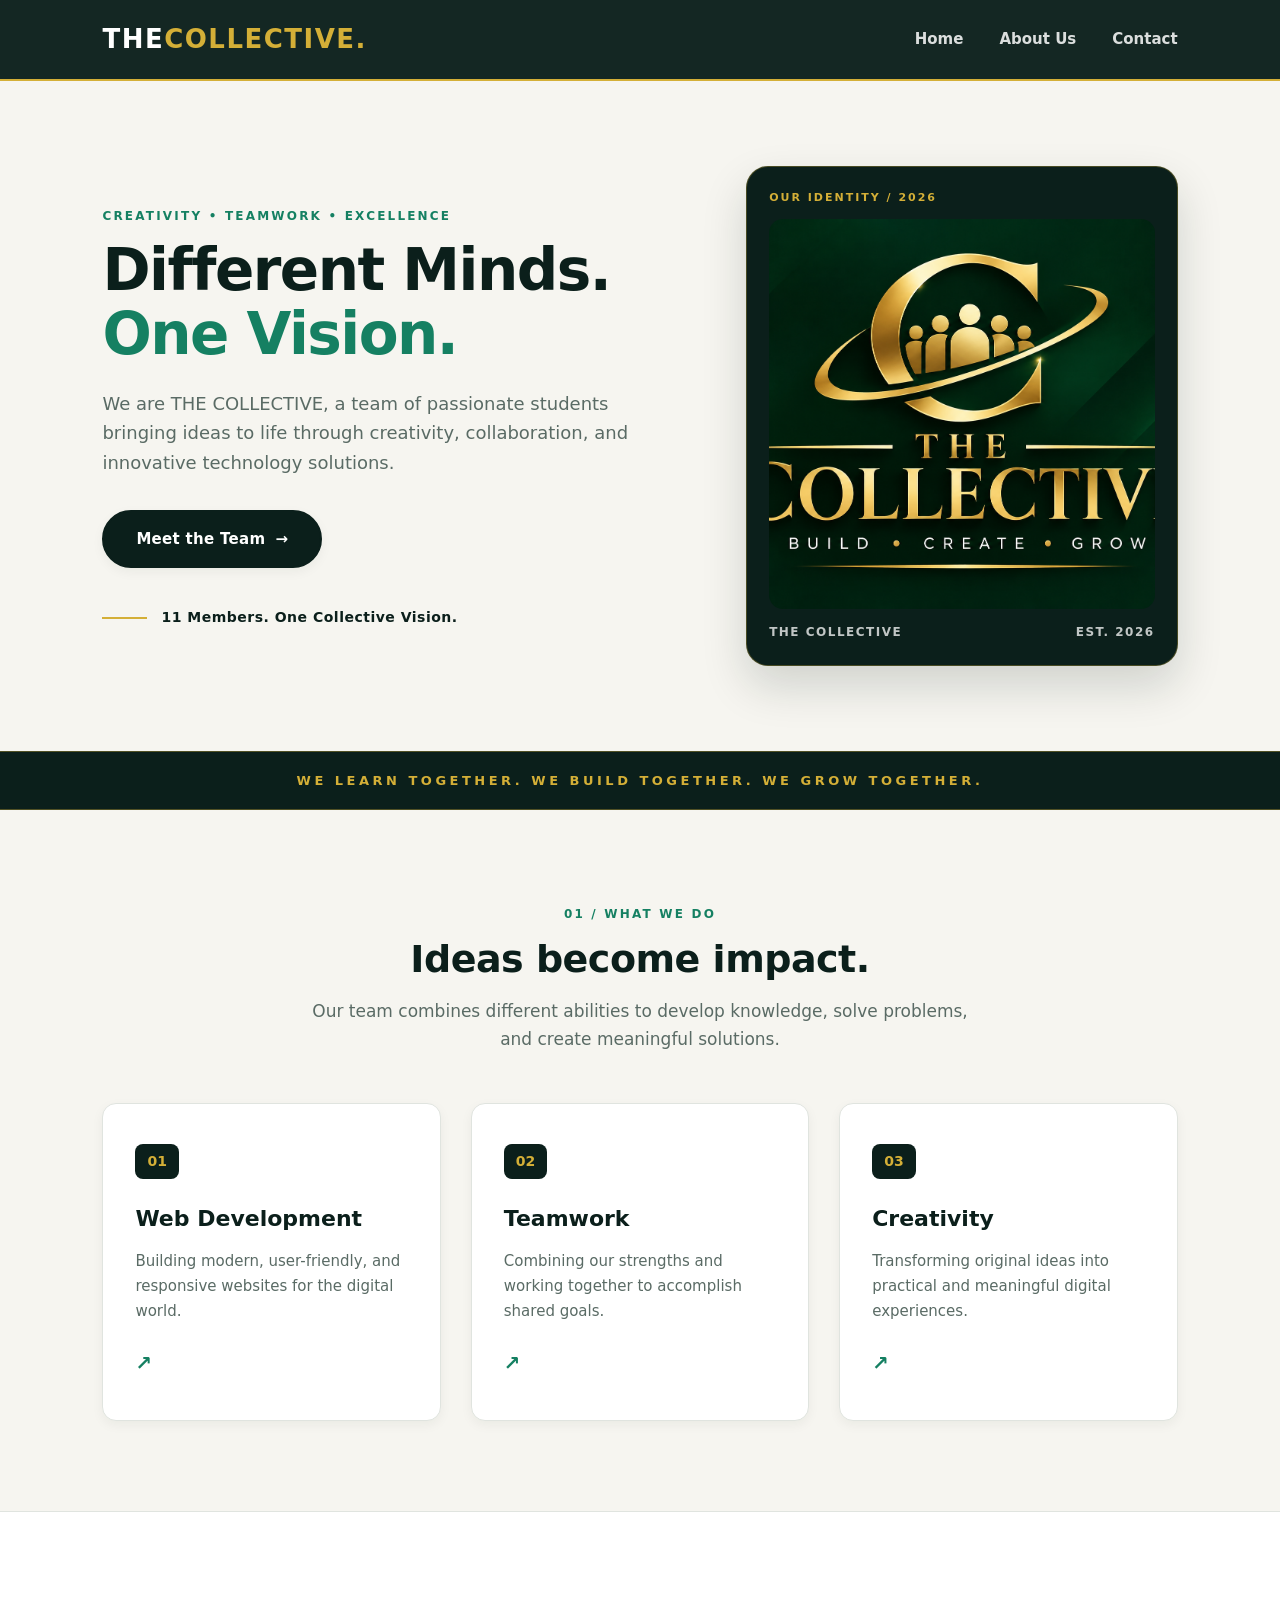
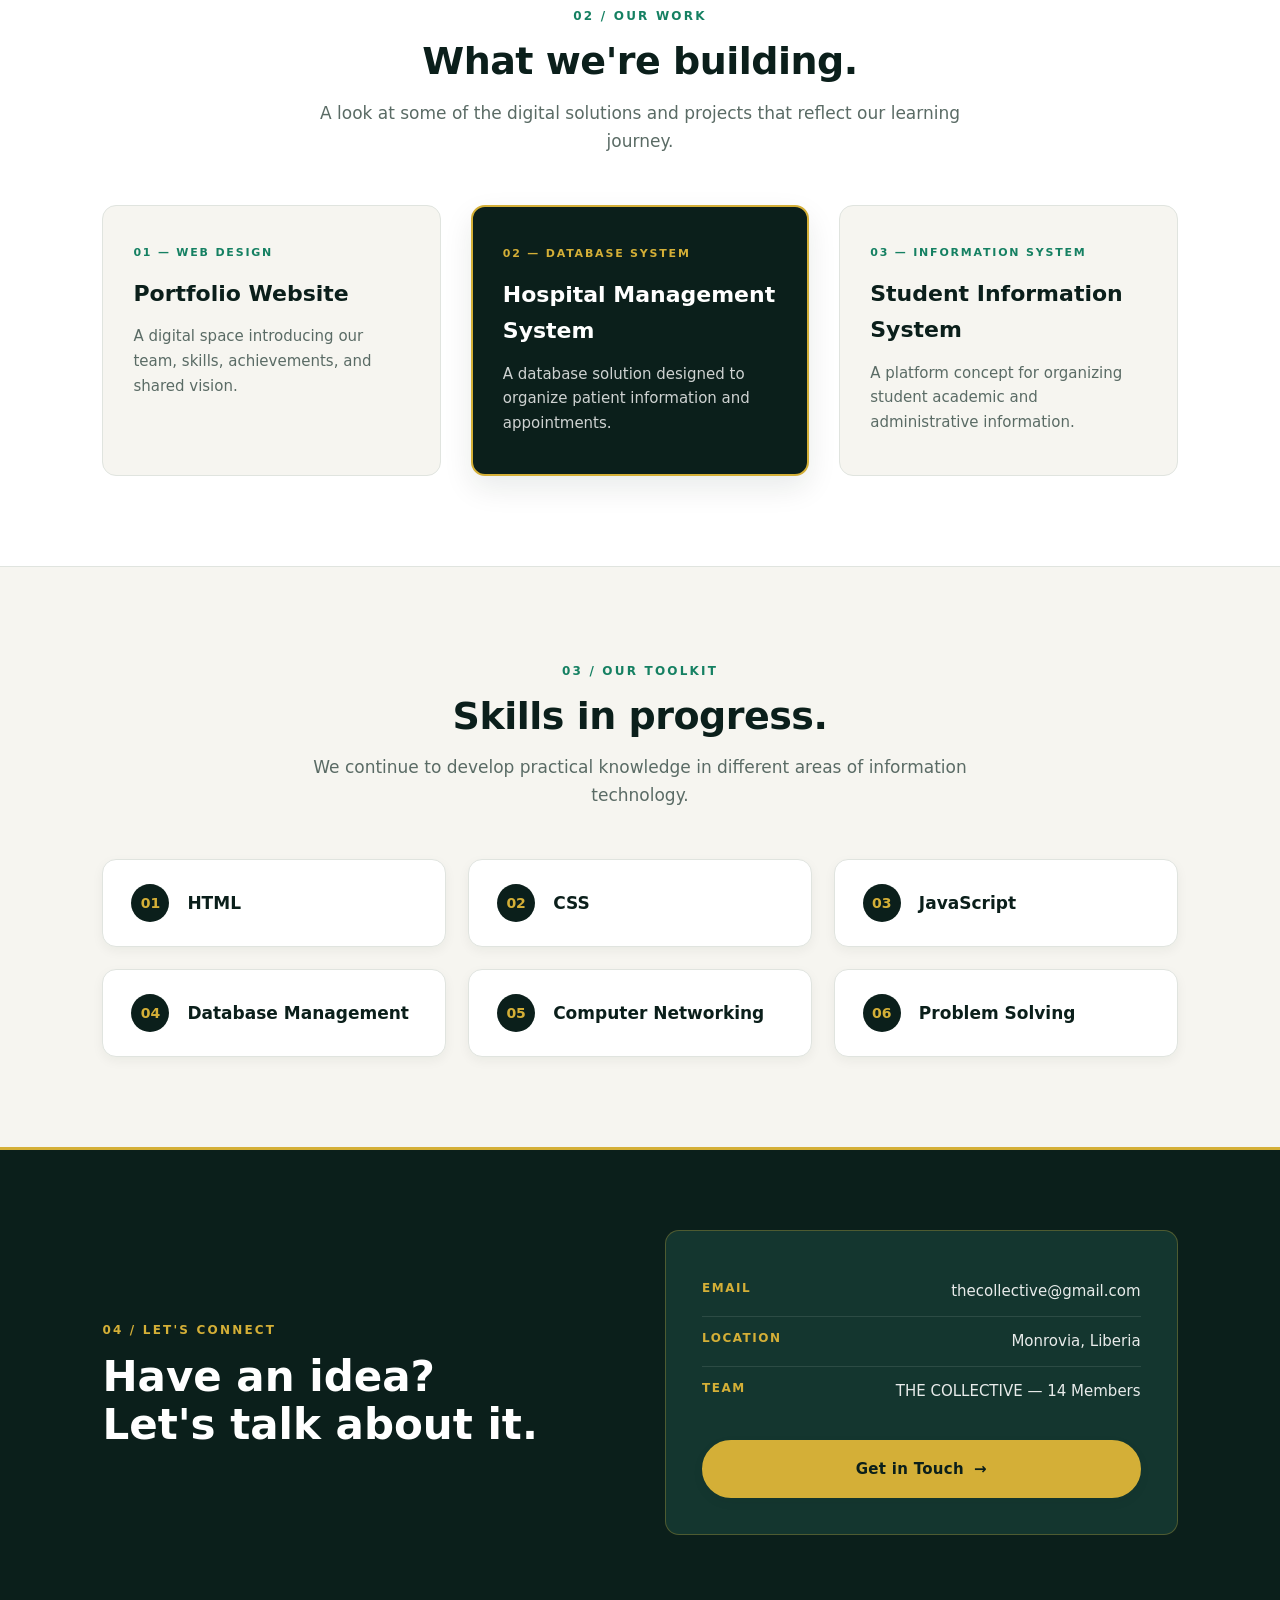
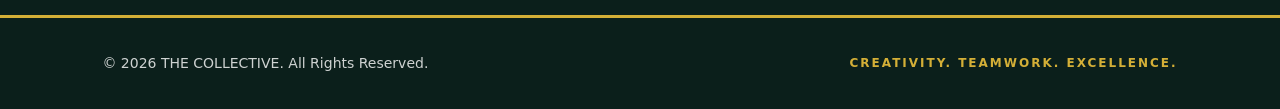
==== index.html @ 2a2bf1d1 "Add files via upload" ====
<!DOCTYPE html>
<html lang="en">
<head>
    <meta charset="UTF-8">
    <meta name="viewport" content="width=device-width, initial-scale=1.0">

    <title>THE COLLECTIVE | Group Portfolio</title>

    <link rel="stylesheet" href="css/style.css">
</head>

<body>

    <header>
        <nav class="navbar">
            <a href="index.html" class="logo">
                THE<span>COLLECTIVE.</span>
            </a>

            <ul class="nav-links">
                <li><a href="index.html">Home</a></li>
                <li><a href="about.html">About Us</a></li>
                <li><a href="contact.html">Contact</a></li>
            </ul>
        </nav>
    </header>

    <main>

        <section class="hero">
            <div class="hero-content">
                <span class="eyebrow">CREATIVITY • TEAMWORK • EXCELLENCE</span>

                <h1>
                    Different Minds.<br>
                    <span>One Vision.</span>
                </h1>

                <p>
                    We are THE COLLECTIVE, a team of passionate students
                    bringing ideas to life through creativity, collaboration,
                    and innovative technology solutions.
                </p>

                <a href="about.html" class="btn">
                    Meet the Team <span>→</span>
                </a>

                <div class="hero-note">
                    <span class="note-line"></span>
                    <p>11 Members. One Collective Vision.</p>
                </div>
            </div>

            <div class="hero-image">
                <div class="image-label">OUR IDENTITY / 2026</div>

                <img
                    src="Pictures/The Collective Gold Emblem.png"
                    alt="THE COLLECTIVE Gold Emblem"
                    id="groupPhoto"
                >

                <div class="image-caption">
                    <span>THE COLLECTIVE</span>
                    <span>EST. 2026</span>
                </div>
            </div>
        </section>

        <section class="intro-strip">
            <p>WE LEARN TOGETHER. WE BUILD TOGETHER. WE GROW TOGETHER.</p>
        </section>

        <section class="services">
            <div class="section-heading">
                <span class="eyebrow">01 / WHAT WE DO</span>
                <h2>Ideas become impact.</h2>
                <p>
                    Our team combines different abilities to develop
                    knowledge, solve problems, and create meaningful solutions.
                </p>
            </div>

            <div class="service-container">

                <div class="service-card">
                    <span class="card-number">01</span>
                    <h3>Web Development</h3>
                    <p>
                        Building modern, user-friendly, and responsive
                        websites for the digital world.
                    </p>
                    <span class="card-arrow">↗</span>
                </div>

                <div class="service-card">
                    <span class="card-number">02</span>
                    <h3>Teamwork</h3>
                    <p>
                        Combining our strengths and working together
                        to accomplish shared goals.
                    </p>
                    <span class="card-arrow">↗</span>
                </div>

                <div class="service-card">
                    <span class="card-number">03</span>
                    <h3>Creativity</h3>
                    <p>
                        Transforming original ideas into practical
                        and meaningful digital experiences.
                    </p>
                    <span class="card-arrow">↗</span>
                </div>

            </div>
        </section>

        <section class="projects">
            <div class="section-heading">
                <span class="eyebrow">02 / OUR WORK</span>
                <h2>What we're building.</h2>
                <p>
                    A look at some of the digital solutions and projects
                    that reflect our learning journey.
                </p>
            </div>

            <div class="project-container">

                <div class="project-card">
                    <span class="project-tag">01 — WEB DESIGN</span>
                    <h3>Portfolio Website</h3>
                    <p>
                        A digital space introducing our team, skills,
                        achievements, and shared vision.
                    </p>
                </div>

                <div class="project-card featured">
                    <span class="project-tag">02 — DATABASE SYSTEM</span>
                    <h3>Hospital Management System</h3>
                    <p>
                        A database solution designed to organize
                        patient information and appointments.
                    </p>
                </div>

                <div class="project-card">
                    <span class="project-tag">03 — INFORMATION SYSTEM</span>
                    <h3>Student Information System</h3>
                    <p>
                        A platform concept for organizing student
                        academic and administrative information.
                    </p>
                </div>

            </div>
        </section>

        <section class="skills">
            <div class="section-heading">
                <span class="eyebrow">03 / OUR TOOLKIT</span>
                <h2>Skills in progress.</h2>
                <p>
                    We continue to develop practical knowledge
                    in different areas of information technology.
                </p>
            </div>

            <div class="skills-container">
                <div class="skill"><span>01</span><h3>HTML</h3></div>
                <div class="skill"><span>02</span><h3>CSS</h3></div>
                <div class="skill"><span>03</span><h3>JavaScript</h3></div>
                <div class="skill"><span>04</span><h3>Database Management</h3></div>
                <div class="skill"><span>05</span><h3>Computer Networking</h3></div>
                <div class="skill"><span>06</span><h3>Problem Solving</h3></div>
            </div>
        </section>

        <section class="home-contact">
            <div>
                <span class="eyebrow">04 / LET'S CONNECT</span>
                <h2>Have an idea?<br>Let's talk about it.</h2>
            </div>

            <div class="contact-details">
                <p><strong>Email</strong> thecollective@gmail.com</p>
                <p><strong>Location</strong> Monrovia, Liberia</p>
                <p><strong>Team</strong> THE COLLECTIVE — 14 Members</p>

                <a href="contact.html" class="btn">
                    Get in Touch <span>→</span>
                </a>
            </div>
        </section>

    </main>

    <footer>
        <p>© 2026 THE COLLECTIVE. All Rights Reserved.</p>
        <p>CREATIVITY. TEAMWORK. EXCELLENCE.</p>
    </footer>

    <div id="groupModal" class="modal">
        <div class="modal-content">
            <span id="closeModal" class="close">&times;</span>

            <h2>Meet Our Group</h2>

            <p>
                We are THE COLLECTIVE, a team of passionate students
                united by creativity, teamwork, innovation, and excellence.
                Together, we learn, collaborate, and build meaningful
                technology solutions.
            </p>
        </div>
    </div>

    <script src="JavaScript/script.js"></script>

</body>
</html>
---- css/style.css ----
:root {
    --primary: #0B1F1B;
    --primary-light: #14362F;
    --secondary: #158062;
    --gold: #D4AF37;
    --gold-soft: #F3E5AB;
    --bg: #F6F5F0;
    --surface: #FFFFFF;
    --text: #182622;
    --muted: #5A6B65;
    --border: #E0E4DF;
    --shadow-sm: 0 4px 12px rgba(11, 31, 27, 0.05);
    --shadow-md: 0 12px 30px rgba(11, 31, 27, 0.09);
    --shadow-lg: 0 20px 45px rgba(11, 31, 27, 0.16);
    --radius-sm: 8px;
    --radius-md: 14px;
    --radius-lg: 22px;
}

* {
    margin: 0;
    padding: 0;
    box-sizing: border-box;
}

html {
    scroll-behavior: smooth;
}

body {
    font-family: "Inter", "Segoe UI", system-ui, -apple-system, sans-serif;
    background-color: var(--bg);
    color: var(--text);
    line-height: 1.65;
    overflow-x: hidden;
}

.eyebrow {
    display: inline-block;
    font-size: 12px;
    font-weight: 800;
    letter-spacing: 2.2px;
    text-transform: uppercase;
    color: var(--secondary);
    margin-bottom: 12px;
}

.section-heading {
    max-width: 680px;
    margin: 0 auto 50px;
    text-align: center;
}

.section-heading h2 {
    font-size: 38px;
    font-weight: 800;
    color: var(--primary);
    line-height: 1.2;
    letter-spacing: -0.5px;
    margin-bottom: 14px;
}

.section-heading p {
    font-size: 17px;
    color: var(--muted);
}

.btn {
    display: inline-flex;
    align-items: center;
    justify-content: center;
    gap: 10px;
    background: var(--primary);
    color: var(--surface);
    padding: 15px 32px;
    font-size: 15px;
    font-weight: 700;
    letter-spacing: 0.3px;
    text-decoration: none;
    border: 2px solid var(--primary);
    border-radius: 50px;
    cursor: pointer;
    box-shadow: var(--shadow-sm);
    transition: all 0.3s cubic-bezier(0.25, 0.8, 0.25, 1);
}

.btn span {
    transition: transform 0.3s ease;
}

.btn:hover {
    background: var(--secondary);
    border-color: var(--secondary);
    transform: translateY(-3px);
    box-shadow: var(--shadow-md);
}

.btn:hover span {
    transform: translateX(4px);
}

header {
    position: sticky;
    top: 0;
    z-index: 900;
    background: rgba(11, 31, 27, 0.96);
    backdrop-filter: blur(10px);
    padding: 18px 8%;
    border-bottom: 2px solid var(--gold);
}

.navbar {
    display: flex;
    justify-content: space-between;
    align-items: center;
    max-width: 1320px;
    margin: 0 auto;
}

.logo {
    color: var(--surface);
    font-size: 26px;
    font-weight: 900;
    letter-spacing: 1.5px;
    text-decoration: none;
}

.logo span {
    color: var(--gold);
}

.nav-links {
    display: flex;
    align-items: center;
    list-style: none;
    gap: 36px;
}

.nav-links a {
    position: relative;
    text-decoration: none;
    color: rgba(255, 255, 255, 0.85);
    font-size: 15px;
    font-weight: 600;
    padding: 6px 0;
    transition: color 0.3s ease;
}

.nav-links a::after {
    content: "";
    position: absolute;
    bottom: 0;
    left: 0;
    width: 0;
    height: 2px;
    background: var(--gold);
    transition: width 0.3s ease;
}

.nav-links a:hover,
.nav-links a.active {
    color: var(--gold);
}

.nav-links a:hover::after,
.nav-links a.active::after {
    width: 100%;
}

.hero {
    padding: 85px 8%;
    display: grid;
    grid-template-columns: 1.15fr 0.85fr;
    align-items: center;
    gap: 60px;
    max-width: 1440px;
    margin: 0 auto;
}

.hero-content h1 {
    font-size: 58px;
    font-weight: 900;
    line-height: 1.1;
    color: var(--primary);
    letter-spacing: -1.5px;
    margin-bottom: 22px;
}

.hero-content h1 span {
    color: var(--secondary);
}

.hero-content > p {
    font-size: 18px;
    color: var(--muted);
    max-width: 540px;
    margin-bottom: 32px;
}

.hero-note {
    display: flex;
    align-items: center;
    gap: 14px;
    margin-top: 38px;
}

.note-line {
    width: 45px;
    height: 2px;
    background: var(--gold);
}

.hero-note p {
    font-size: 14px;
    font-weight: 700;
    color: var(--primary);
    letter-spacing: 0.5px;
}

.hero-image {
    position: relative;
    background: var(--primary);
    padding: 22px;
    border-radius: var(--radius-lg);
    box-shadow: var(--shadow-lg);
    border: 1px solid rgba(212, 175, 55, 0.3);
}

.image-label {
    font-size: 11px;
    font-weight: 800;
    letter-spacing: 2px;
    color: var(--gold);
    margin-bottom: 12px;
}

.hero-image img {
    width: 100%;
    height: 390px;
    object-fit: cover;
    border-radius: var(--radius-md);
    display: block;
    cursor: pointer;
    transition: transform 0.45s ease, filter 0.3s ease;
}

.hero-image img:hover {
    transform: scale(1.02);
    filter: brightness(1.06);
}

.image-caption {
    display: flex;
    justify-content: space-between;
    margin-top: 14px;
    font-size: 12px;
    font-weight: 700;
    letter-spacing: 1.5px;
    color: rgba(255, 255, 255, 0.75);
}

.intro-strip {
    background: var(--primary);
    color: var(--gold);
    text-align: center;
    padding: 18px 5%;
    border-top: 1px solid rgba(212, 175, 55, 0.35);
    border-bottom: 1px solid rgba(212, 175, 55, 0.35);
}

.intro-strip p {
    font-size: 13px;
    font-weight: 800;
    letter-spacing: 3.5px;
}

.services {
    padding: 90px 8%;
    max-width: 1440px;
    margin: 0 auto;
}

.service-container {
    display: grid;
    grid-template-columns: repeat(3, 1fr);
    gap: 30px;
}

.service-card {
    position: relative;
    background: var(--surface);
    padding: 40px 32px;
    border-radius: var(--radius-md);
    border: 1px solid var(--border);
    box-shadow: var(--shadow-sm);
    transition: all 0.35s ease;
}

.service-card:hover {
    transform: translateY(-8px);
    border-color: var(--gold);
    box-shadow: var(--shadow-md);
}

.card-number {
    display: inline-block;
    font-size: 14px;
    font-weight: 900;
    color: var(--gold);
    background: var(--primary);
    padding: 6px 12px;
    border-radius: var(--radius-sm);
    margin-bottom: 22px;
}

.service-card h3 {
    font-size: 22px;
    font-weight: 800;
    color: var(--primary);
    margin-bottom: 12px;
}

.service-card p {
    color: var(--muted);
    font-size: 15px;
    margin-bottom: 24px;
}

.card-arrow {
    font-size: 20px;
    font-weight: 700;
    color: var(--secondary);
    transition: transform 0.3s ease;
    display: inline-block;
}

.service-card:hover .card-arrow {
    transform: translate(4px, -4px);
    color: var(--gold);
}

.projects {
    padding: 90px 8%;
    background: var(--surface);
    border-top: 1px solid var(--border);
    border-bottom: 1px solid var(--border);
}

.project-container {
    display: grid;
    grid-template-columns: repeat(3, 1fr);
    gap: 30px;
    max-width: 1320px;
    margin: 0 auto;
}

.project-card {
    background: var(--bg);
    padding: 38px 30px;
    border-radius: var(--radius-md);
    border: 1px solid var(--border);
    transition: all 0.35s ease;
}

.project-card:hover {
    transform: translateY(-6px);
    box-shadow: var(--shadow-md);
}

.project-card.featured {
    background: var(--primary);
    color: var(--surface);
    border: 2px solid var(--gold);
    box-shadow: var(--shadow-md);
}

.project-tag {
    display: block;
    font-size: 11px;
    font-weight: 800;
    letter-spacing: 1.8px;
    color: var(--secondary);
    margin-bottom: 14px;
}

.project-card.featured .project-tag {
    color: var(--gold);
}

.project-card h3 {
    font-size: 22px;
    font-weight: 800;
    color: var(--primary);
    margin-bottom: 12px;
}

.project-card.featured h3 {
    color: var(--surface);
}

.project-card p {
    font-size: 15px;
    color: var(--muted);
}

.project-card.featured p {
    color: rgba(255, 255, 255, 0.8);
}

.skills {
    padding: 90px 8%;
    max-width: 1440px;
    margin: 0 auto;
}

.skills-container {
    display: grid;
    grid-template-columns: repeat(3, 1fr);
    gap: 22px;
}

.skill {
    display: flex;
    align-items: center;
    gap: 18px;
    background: var(--surface);
    padding: 24px 28px;
    border-radius: var(--radius-md);
    border: 1px solid var(--border);
    box-shadow: var(--shadow-sm);
    transition: all 0.3s ease;
}

.skill span {
    font-size: 14px;
    font-weight: 900;
    color: var(--gold);
    background: var(--primary);
    width: 38px;
    height: 38px;
    display: flex;
    align-items: center;
    justify-content: center;
    border-radius: 50%;
    flex-shrink: 0;
}

.skill h3 {
    font-size: 17px;
    font-weight: 700;
    color: var(--primary);
}

.skill:hover {
    background: var(--primary);
    border-color: var(--gold);
    transform: translateY(-4px);
}

.skill:hover span {
    background: var(--gold);
    color: var(--primary);
}

.skill:hover h3 {
    color: var(--surface);
}

.home-contact {
    background: var(--primary);
    color: var(--surface);
    padding: 80px 8%;
    display: grid;
    grid-template-columns: 1fr 1fr;
    align-items: center;
    gap: 50px;
    border-top: 3px solid var(--gold);
}

.home-contact .eyebrow {
    color: var(--gold);
}

.home-contact h2 {
    font-size: 42px;
    font-weight: 900;
    line-height: 1.15;
    color: var(--surface);
}

.contact-details {
    background: var(--primary-light);
    padding: 36px;
    border-radius: var(--radius-md);
    border: 1px solid rgba(212, 175, 55, 0.3);
}

.contact-details p {
    display: flex;
    justify-content: space-between;
    padding: 12px 0;
    border-bottom: 1px solid rgba(255, 255, 255, 0.1);
    font-size: 15px;
    color: rgba(255, 255, 255, 0.9);
}

.contact-details p:last-of-type {
    border-bottom: none;
    margin-bottom: 24px;
}

.contact-details strong {
    color: var(--gold);
    text-transform: uppercase;
    font-size: 12px;
    letter-spacing: 1.5px;
}

.contact-details .btn {
    background: var(--gold);
    color: var(--primary);
    border-color: var(--gold);
    width: 100%;
}

.contact-details .btn:hover {
    background: var(--surface);
    border-color: var(--surface);
}

.about-hero {
    padding: 80px 8%;
    display: grid;
    grid-template-columns: 1.3fr 0.7fr;
    align-items: center;
    gap: 50px;
    max-width: 1440px;
    margin: 0 auto;
    border-bottom: 1px solid var(--border);
}

.about-hero-content h1 {
    font-size: 50px;
    font-weight: 900;
    line-height: 1.12;
    color: var(--primary);
    margin-bottom: 20px;
}

.about-hero-content h1 span {
    color: var(--secondary);
}

.about-hero-content p {
    font-size: 18px;
    color: var(--muted);
    max-width: 600px;
}

.about-highlight {
    background: var(--primary);
    color: var(--surface);
    padding: 45px 35px;
    border-radius: var(--radius-lg);
    text-align: center;
    border-bottom: 5px solid var(--gold);
    box-shadow: var(--shadow-lg);
}

.highlight-number {
    display: block;
    font-size: 72px;
    font-weight: 900;
    line-height: 1;
    color: var(--gold);
    margin-bottom: 10px;
}

.highlight-label {
    display: block;
    font-size: 13px;
    font-weight: 800;
    letter-spacing: 2.5px;
    margin-bottom: 12px;
}

.about-highlight p {
    font-size: 14px;
    color: rgba(255, 255, 255, 0.75);
}

.members {
    padding: 85px 8%;
    max-width: 1440px;
    margin: 0 auto;
}

.member-container {
    display: grid;
    grid-template-columns: repeat(3, 1fr);
    gap: 32px;
}

.member-card {
    background: var(--surface);
    border-radius: var(--radius-md);
    border: 1px solid var(--border);
    overflow: hidden;
    box-shadow: var(--shadow-sm);
    transition: all 0.35s ease;
    display: flex;
    flex-direction: column;
}

.member-card:hover {
    transform: translateY(-8px);
    box-shadow: var(--shadow-md);
    border-color: var(--gold);
}

.member-image {
    position: relative;
    height: 270px;
    background: var(--primary);
    overflow: hidden;
}

.member-image img {
    width: 100%;
    height: 100%;
    object-fit: cover;
    object-position: top center;
    transition: transform 0.5s ease;
}

.member-card:hover .member-image img {
    transform: scale(1.06);
}

.member-number {
    position: absolute;
    top: 14px;
    right: 14px;
    background: rgba(11, 31, 27, 0.88);
    color: var(--gold);
    font-size: 13px;
    font-weight: 900;
    padding: 6px 12px;
    border-radius: 50px;
    border: 1px solid var(--gold);
}

.member-info {
    padding: 26px;
    flex-grow: 1;
    display: flex;
    flex-direction: column;
}

.member-role {
    font-size: 11px;
    font-weight: 800;
    letter-spacing: 1.8px;
    color: var(--secondary);
    margin-bottom: 6px;
}

.member-info h3 {
    font-size: 21px;
    font-weight: 800;
    color: var(--primary);
    margin-bottom: 4px;
}

.member-info h4 {
    font-size: 13px;
    font-weight: 700;
    color: var(--gold);
    background: var(--primary);
    display: inline-block;
    align-self: flex-start;
    padding: 2px 10px;
    border-radius: 4px;
    margin-bottom: 8px;
}

.member-position {
    font-size: 15px;
    font-weight: 600;
    color: var(--muted);
    margin-bottom: 18px;
}

.profile-toggle {
    align-self: flex-start;
    margin-top: auto;
    padding: 10px 20px;
    background: var(--bg);
    color: var(--primary);
    border: 1px solid var(--border);
    border-radius: 50px;
    font-size: 13px;
    font-weight: 700;
    cursor: pointer;
    transition: all 0.25s ease;
}

.profile-toggle:hover {
    background: var(--primary);
    color: var(--gold);
    border-color: var(--primary);
}

.member-details {
    display: none;
    margin-top: 18px;
    padding-top: 16px;
    border-top: 1px dashed var(--border);
}

.member-details.show {
    display: block;
    animation: slideFade 0.3s ease forwards;
}

.member-details p {
    font-size: 14px;
    color: var(--muted);
    margin-bottom: 10px;
}

.member-details p:last-child {
    margin-bottom: 0;
    color: var(--text);
}

.about-ending {
    background: var(--primary);
    color: var(--surface);
    text-align: center;
    padding: 80px 8%;
    border-top: 3px solid var(--gold);
}

.about-ending .eyebrow {
    color: var(--gold);
}

.about-ending h2 {
    font-size: 40px;
    font-weight: 900;
    margin-bottom: 14px;
}

.about-ending p {
    font-size: 17px;
    color: rgba(255, 255, 255, 0.8);
    max-width: 560px;
    margin: 0 auto 30px;
}

.about-ending .btn {
    background: var(--gold);
    color: var(--primary);
    border-color: var(--gold);
}

.about-ending .btn:hover {
    background: var(--surface);
    border-color: var(--surface);
}

.contact-hero {
    padding: 80px 8%;
    display: grid;
    grid-template-columns: 0.9fr 1.1fr;
    gap: 60px;
    max-width: 1440px;
    margin: 0 auto;
    align-items: start;
}

.contact-intro h1 {
    font-size: 50px;
    font-weight: 900;
    line-height: 1.12;
    color: var(--primary);
    margin-bottom: 20px;
}

.contact-intro h1 span {
    color: var(--secondary);
}

.contact-intro > p {
    font-size: 17px;
    color: var(--muted);
    margin-bottom: 40px;
}

.contact-mini-info {
    display: grid;
    gap: 20px;
}

.contact-mini-info > div {
    background: var(--surface);
    padding: 22px 26px;
    border-radius: var(--radius-md);
    border-left: 4px solid var(--gold);
    box-shadow: var(--shadow-sm);
}

.info-label {
    display: block;
    font-size: 11px;
    font-weight: 800;
    letter-spacing: 2px;
    color: var(--secondary);
    margin-bottom: 4px;
}

.contact-mini-info p {
    font-size: 16px;
    font-weight: 700;
    color: var(--primary);
}

.contact-form-area {
    background: var(--surface);
    padding: 45px;
    border-radius: var(--radius-lg);
    border: 1px solid var(--border);
    border-top: 5px solid var(--primary);
    box-shadow: var(--shadow-md);
}

.form-heading {
    margin-bottom: 30px;
}

.form-heading h2 {
    font-size: 30px;
    font-weight: 800;
    color: var(--primary);
    margin-bottom: 6px;
}

.form-heading p {
    font-size: 15px;
    color: var(--muted);
}

#contactForm {
    display: flex;
    flex-direction: column;
    gap: 22px;
}

.form-group {
    display: flex;
    flex-direction: column;
    gap: 8px;
}

.form-group label {
    font-size: 12px;
    font-weight: 800;
    letter-spacing: 1.5px;
    color: var(--primary);
}

.form-group input,
.form-group textarea {
    width: 100%;
    padding: 14px 16px;
    font-family: inherit;
    font-size: 15px;
    color: var(--text);
    background: var(--bg);
    border: 1.5px solid var(--border);
    border-radius: var(--radius-sm);
    transition: all 0.25s ease;
}

.form-group input:focus,
.form-group textarea:focus {
    outline: none;
    background: var(--surface);
    border-color: var(--secondary);
    box-shadow: 0 0 0 4px rgba(21, 128, 98, 0.12);
}

#contactForm .btn {
    align-self: flex-start;
    margin-top: 6px;
}

.contact-bottom {
    background: var(--surface);
    text-align: center;
    padding: 70px 8%;
    border-top: 1px solid var(--border);
}

.contact-bottom h2 {
    font-size: 34px;
    font-weight: 800;
    color: var(--primary);
    margin-bottom: 10px;
}

.contact-bottom p {
    font-size: 16px;
    color: var(--muted);
}

.modal {
    display: none;
    position: fixed;
    z-index: 1000;
    inset: 0;
    background: rgba(11, 31, 27, 0.78);
    backdrop-filter: blur(5px);
    justify-content: center;
    align-items: center;
    padding: 20px;
}

.modal-content {
    position: relative;
    background: var(--surface);
    width: 100%;
    max-width: 460px;
    padding: 40px 34px;
    border-radius: var(--radius-lg);
    border-top: 5px solid var(--gold);
    text-align: center;
    box-shadow: var(--shadow-lg);
    animation: modalPop 0.3s cubic-bezier(0.175, 0.885, 0.32, 1.275);
}

.modal-content h2 {
    font-size: 28px;
    font-weight: 800;
    color: var(--primary);
    margin-bottom: 12px;
}

.modal-content p {
    font-size: 15px;
    color: var(--muted);
}

.close {
    position: absolute;
    top: 14px;
    right: 20px;
    font-size: 30px;
    font-weight: 700;
    color: var(--muted);
    cursor: pointer;
    line-height: 1;
    transition: color 0.2s ease;
}

.close:hover {
    color: var(--primary);
}

.modal-buttons {
    display: flex;
    justify-content: center;
    gap: 14px;
    margin-top: 28px;
}

.cancel-btn {
    background: transparent;
    color: var(--muted);
    border-color: var(--border);
    box-shadow: none;
}

.cancel-btn:hover {
    background: var(--bg);
    color: var(--primary);
    border-color: var(--primary);
}

footer {
    background: var(--primary);
    color: rgba(255, 255, 255, 0.8);
    padding: 34px 8%;
    border-top: 3px solid var(--gold);
    display: flex;
    justify-content: space-between;
    align-items: center;
    flex-wrap: wrap;
    gap: 15px;
    font-size: 14px;
}

footer p:last-child {
    color: var(--gold);
    font-weight: 800;
    letter-spacing: 2px;
    font-size: 12px;
}

@keyframes slideFade {
    from {
        opacity: 0;
        transform: translateY(-6px);
    }
    to {
        opacity: 1;
        transform: translateY(0);
    }
}

@keyframes modalPop {
    from {
        opacity: 0;
        transform: scale(0.92);
    }
    to {
        opacity: 1;
        transform: scale(1);
    }
}

@media (max-width: 1024px) {
    .hero,
    .about-hero,
    .contact-hero,
    .home-contact {
        grid-template-columns: 1fr;
        gap: 40px;
    }

    .service-container,
    .project-container,
    .member-container {
        grid-template-columns: repeat(2, 1fr);
    }

    .skills-container {
        grid-template-columns: repeat(2, 1fr);
    }

    .hero-content h1,
    .about-hero-content h1,
    .contact-intro h1 {
        font-size: 42px;
    }
}

@media (max-width: 768px) {
    header {
        padding: 16px 5%;
    }

    .navbar {
        flex-direction: column;
        gap: 14px;
    }

    .hero,
    .services,
    .projects,
    .skills,
    .about-hero,
    .members,
    .contact-hero {
        padding: 55px 5%;
    }

    .service-container,
    .project-container,
    .skills-container,
    .member-container {
        grid-template-columns: 1fr;
    }

    .contact-form-area {
        padding: 30px 22px;
    }

    footer {
        flex-direction: column;
        text-align: center;
    }
}

@media (max-width: 480px) {
    .hero-content h1,
    .about-hero-content h1,
    .contact-intro h1 {
        font-size: 32px;
    }

    .section-heading h2 {
        font-size: 28px;
    }

    .modal-buttons {
        flex-direction: column;
    }

    .modal-buttons .btn {
        width: 100%;
    }
}
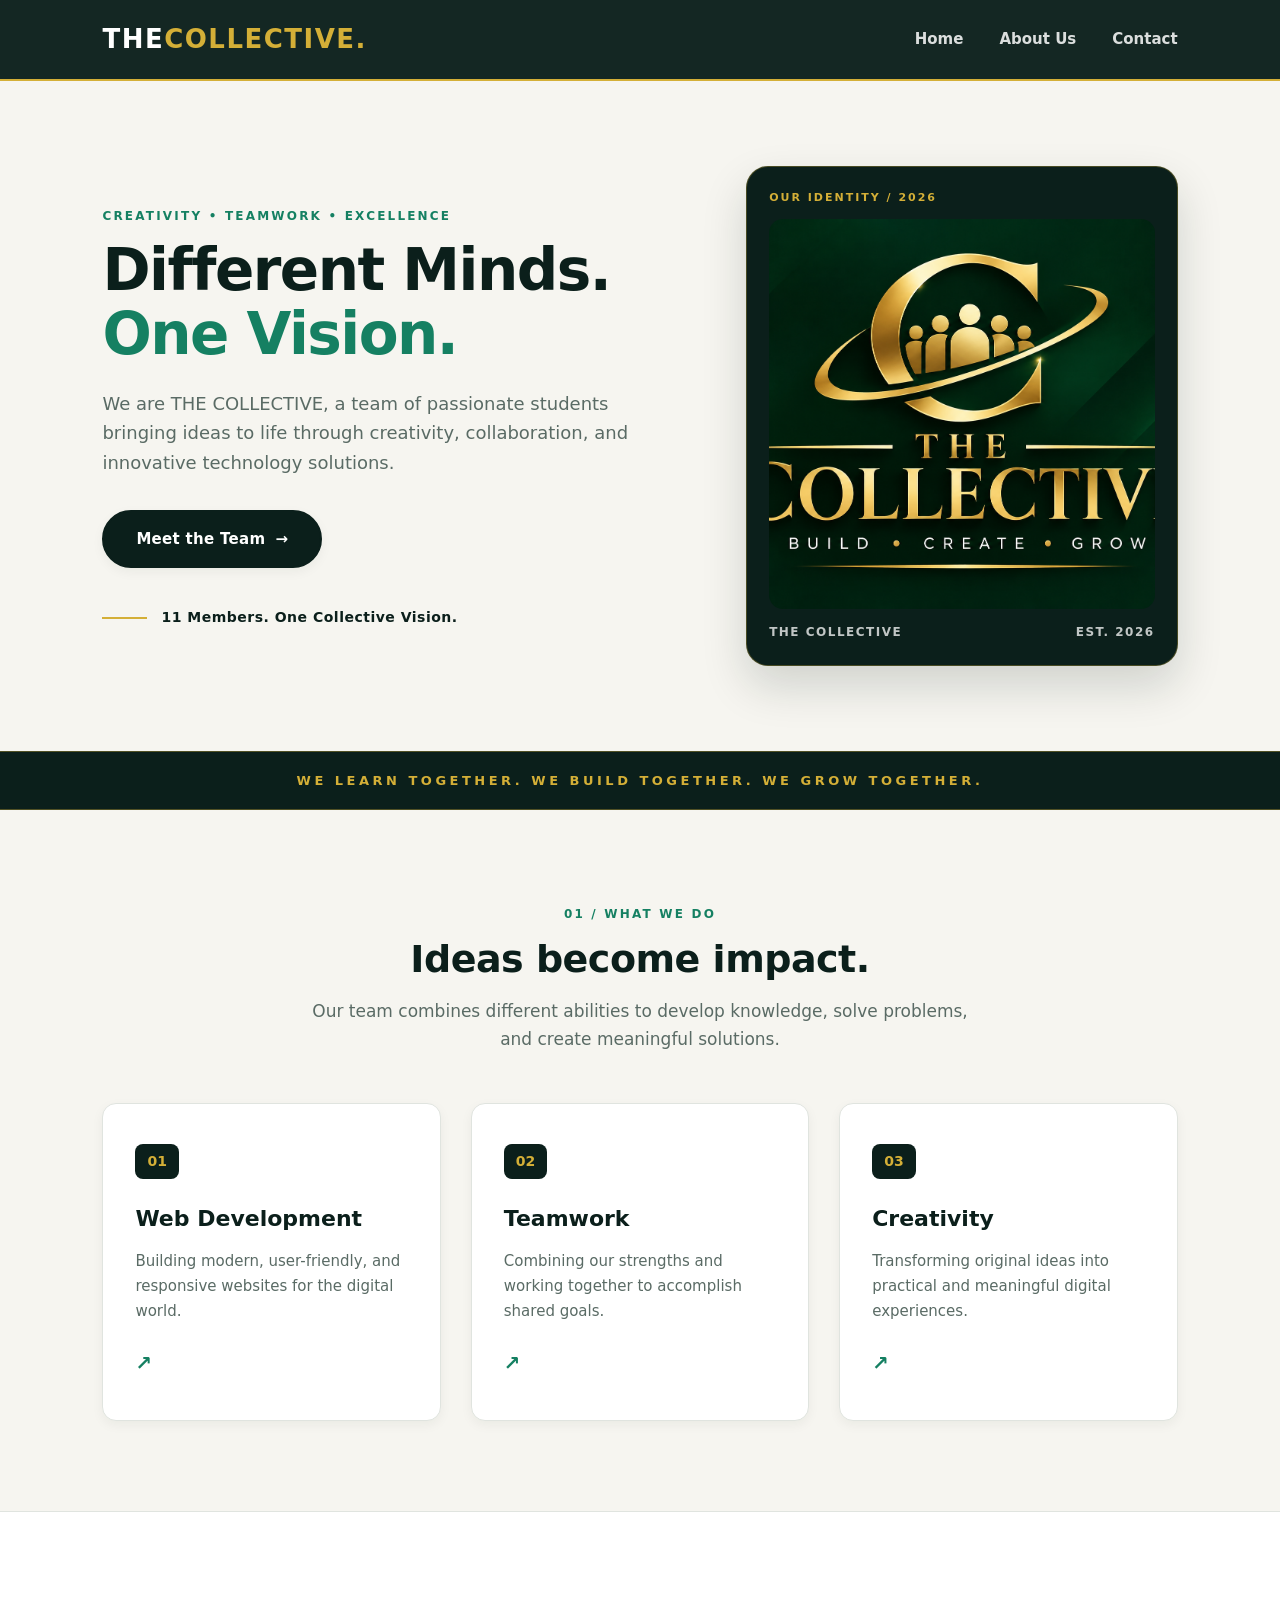
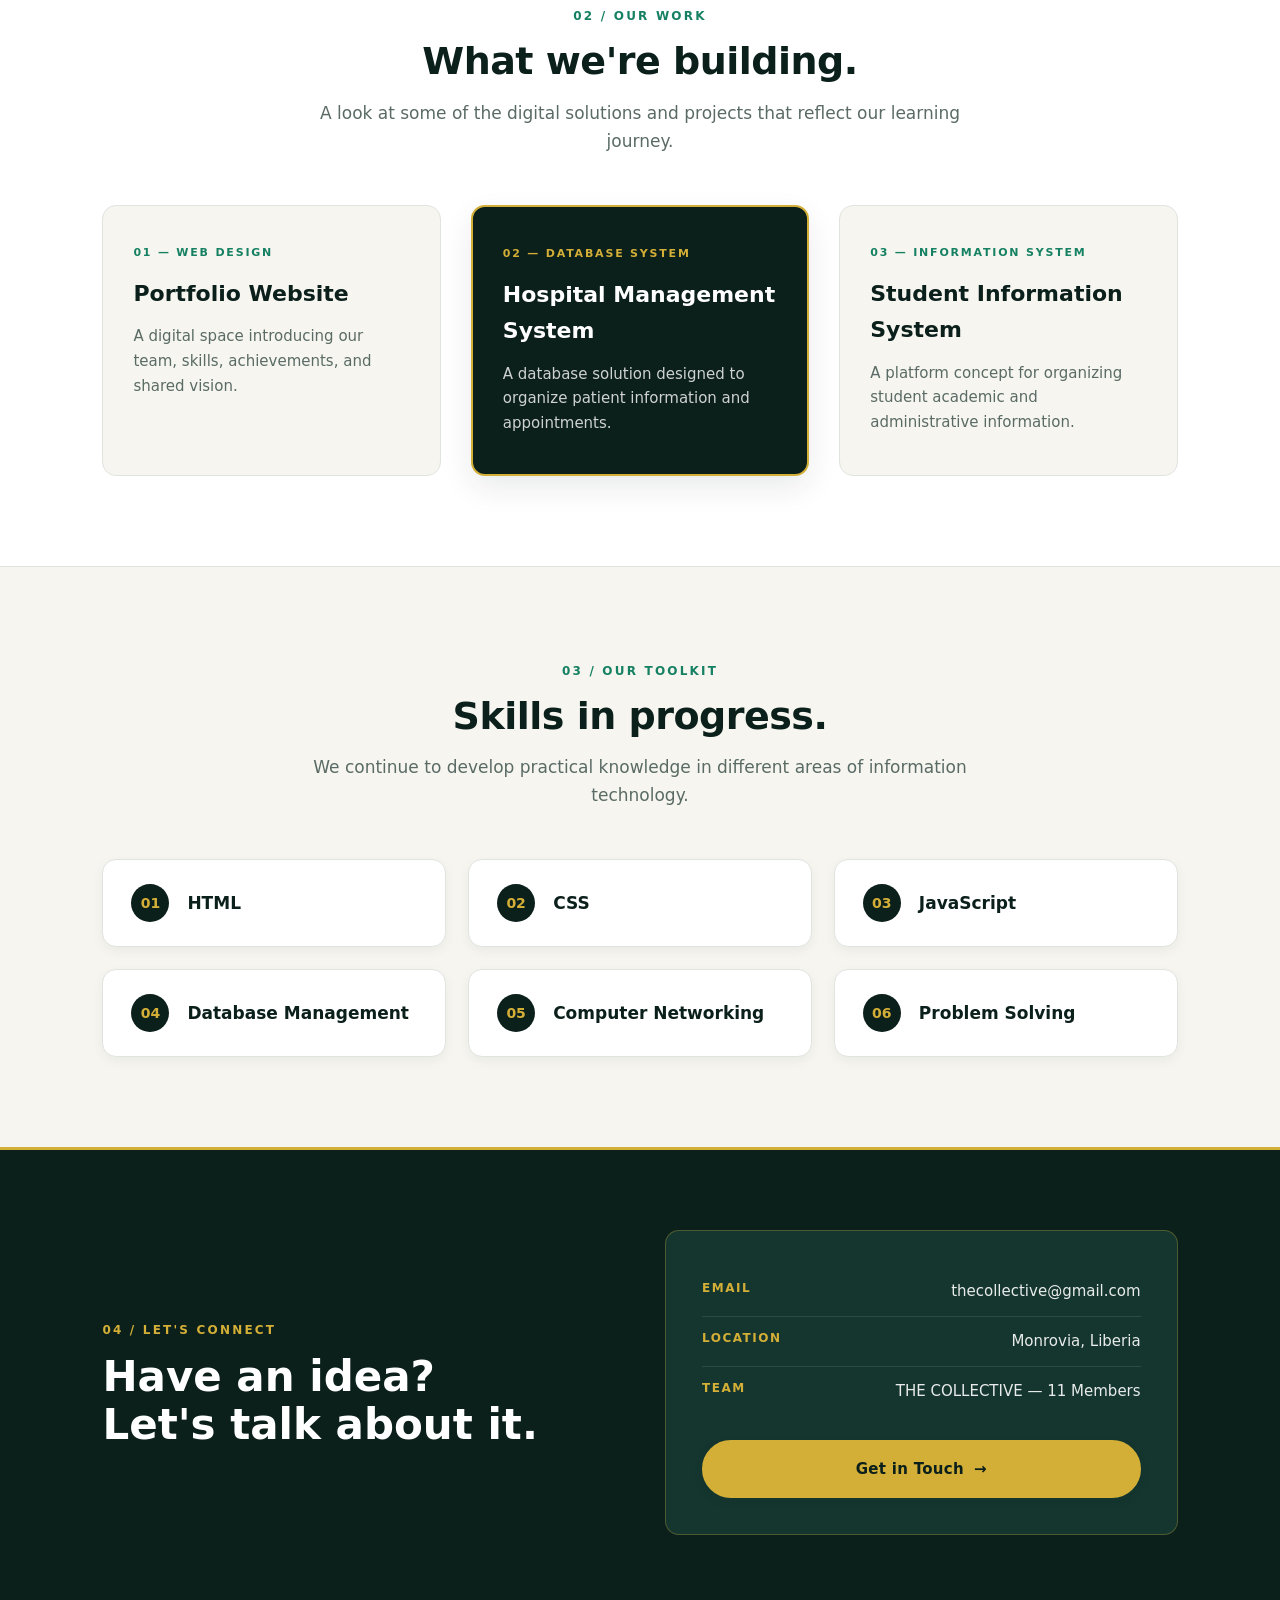
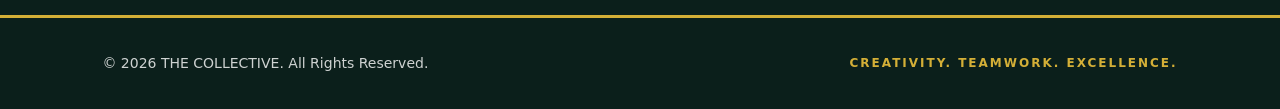
==== commit 36c07109: "Update index.html" ====
--- a/index.html
+++ b/index.html
@@ -188,7 +188,7 @@
             <div class="contact-details">
                 <p><strong>Email</strong> thecollective@gmail.com</p>
                 <p><strong>Location</strong> Monrovia, Liberia</p>
-                <p><strong>Team</strong> THE COLLECTIVE — 14 Members</p>
+                <p><strong>Team</strong> THE COLLECTIVE — 11 Members</p>
 
                 <a href="contact.html" class="btn">
                     Get in Touch <span>→</span>
